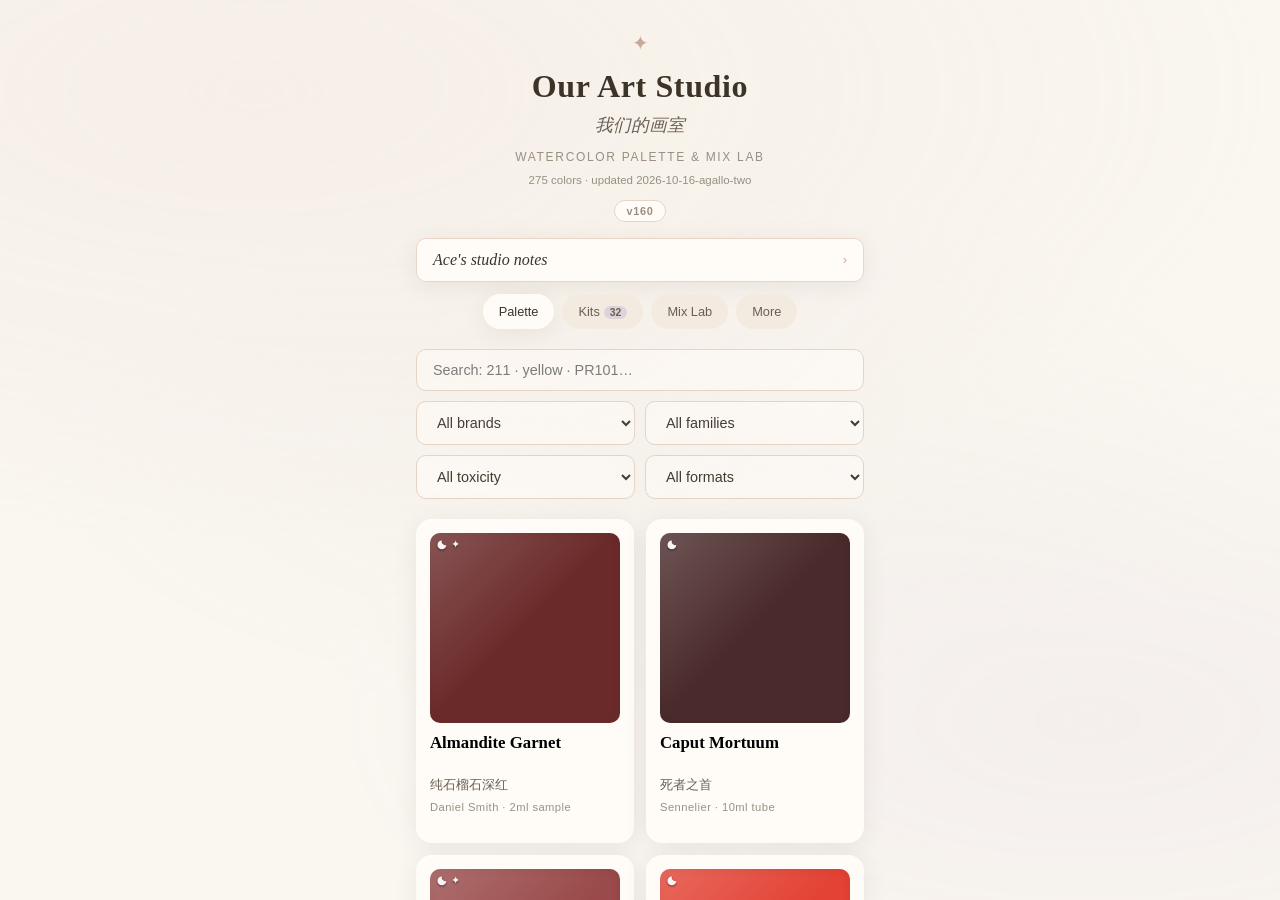
==== reset.html @ 0fca6d7f "v160: add A. Gallo Icelandic Red Earth 312 and Notturno 221 Both half pans. Icelandic Red Earth is a" ====
<!DOCTYPE html>
<html lang="en">
<head>
  <meta charset="UTF-8" />
  <meta name="viewport" content="width=device-width, initial-scale=1" />
  <meta http-equiv="Cache-Control" content="no-store, no-cache, must-revalidate" />
  <title>Reset Our Art Studio</title>
  <style>
    body {
      font-family: -apple-system, BlinkMacSystemFont, "Segoe UI", sans-serif;
      background: #faf6f0;
      color: #3d3429;
      max-width: 28rem;
      margin: 3rem auto;
      padding: 0 1.25rem;
      line-height: 1.5;
    }
    h1 { font-size: 1.35rem; }
    button {
      display: block;
      width: 100%;
      margin: 1rem 0;
      padding: 0.9rem 1rem;
      border: none;
      border-radius: 12px;
      background: #3d3429;
      color: #faf6f0;
      font-size: 1rem;
      cursor: pointer;
    }
    #log {
      margin-top: 1rem;
      padding: 0.75rem 1rem;
      background: #fff;
      border: 1px solid #e8d5c8;
      border-radius: 10px;
      font-size: 0.85rem;
      white-space: pre-wrap;
    }
    a { color: #6b5f52; }
  </style>
</head>
<body>
  <h1>Reset studio cache</h1>
  <p>
    This clears the stuck service worker and local app cache, then opens a fresh studio.
    Your kit data in this browser is kept.
  </p>
  <button type="button" id="go">Clear cache &amp; open studio</button>
  <p><a href="./index.html?v=160&amp;fresh=1">Skip — try studio directly</a></p>
  <div id="log">Ready.</div>
  <script>
    const log = (msg) => {
      const el = document.getElementById("log");
      el.textContent += "\n" + msg;
    };
    async function nuke() {
      log("Unregistering service workers…");
      if ("serviceWorker" in navigator) {
        const regs = await navigator.serviceWorker.getRegistrations();
        await Promise.all(regs.map((r) => r.unregister()));
        log("Removed " + regs.length + " service worker(s).");
      } else {
        log("No service worker API.");
      }
      if (window.caches && caches.keys) {
        const keys = await caches.keys();
        await Promise.all(keys.map((k) => caches.delete(k)));
        log("Deleted " + keys.length + " cache(s).");
      }
      try {
        sessionStorage.setItem("oas-disable-sw-v160", "1");
      } catch (e) {}
      log("Opening studio…");
      location.replace("./index.html?v=160&_=" + Date.now());
    }
    document.getElementById("go").addEventListener("click", () => {
      document.getElementById("go").disabled = true;
      nuke().catch((e) => {
        log("Error: " + (e && e.message ? e.message : e));
        document.getElementById("go").disabled = false;
      });
    });
    // Auto-run so one open is enough
    nuke().catch((e) => log("Auto-run error: " + e));
  </script>
</body>
</html>
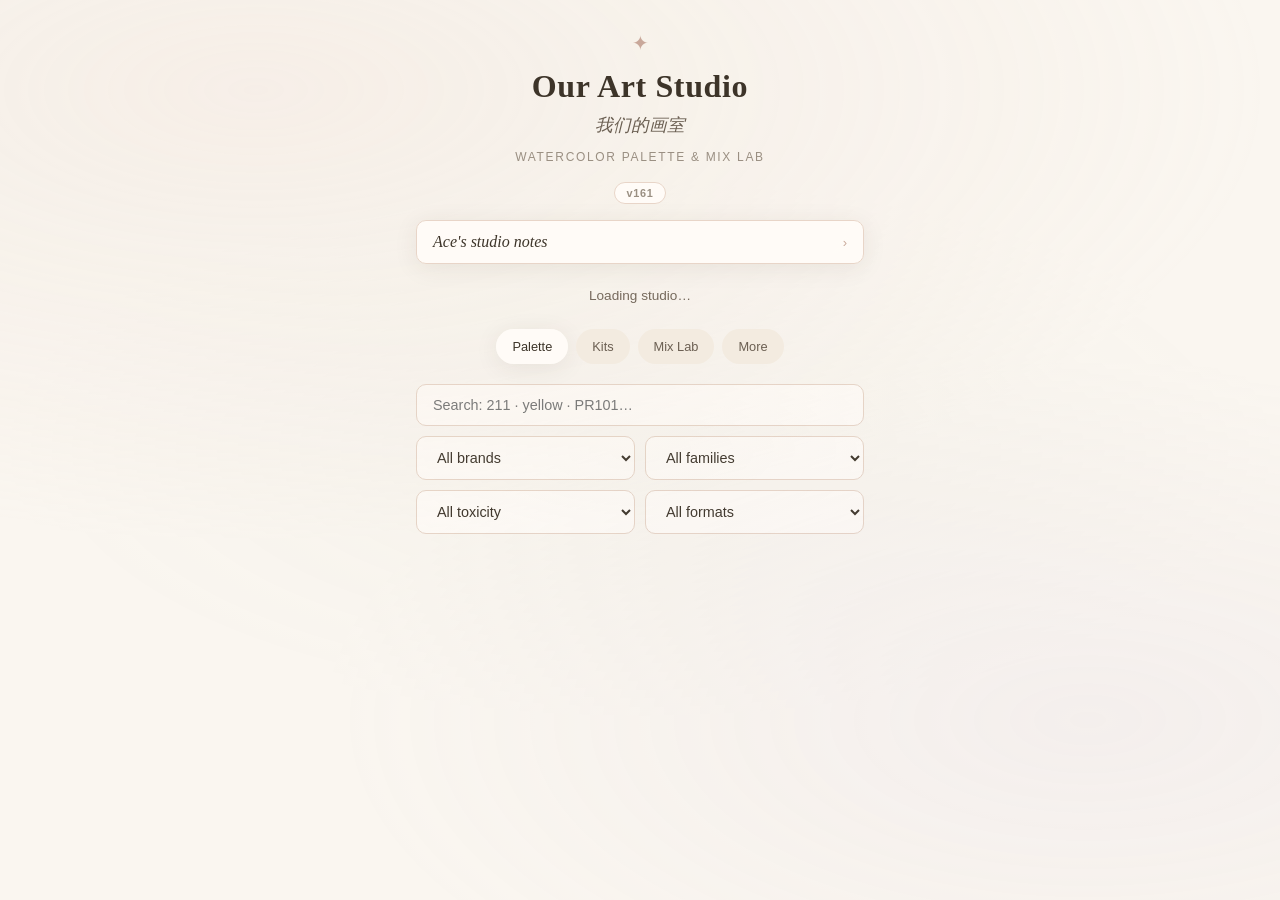
==== commit ec1a7b67: "v161: call Notturno layered instead of separating Liz prefers layered for this night purple. The bes" ====
--- a/reset.html
+++ b/reset.html
@@ -47,7 +47,7 @@
     Your kit data in this browser is kept.
   </p>
   <button type="button" id="go">Clear cache &amp; open studio</button>
-  <p><a href="./index.html?v=160&amp;fresh=1">Skip — try studio directly</a></p>
+  <p><a href="./index.html?v=161&amp;fresh=1">Skip — try studio directly</a></p>
   <div id="log">Ready.</div>
   <script>
     const log = (msg) => {
@@ -69,10 +69,10 @@
         log("Deleted " + keys.length + " cache(s).");
       }
       try {
-        sessionStorage.setItem("oas-disable-sw-v160", "1");
+        sessionStorage.setItem("oas-disable-sw-v161", "1");
       } catch (e) {}
       log("Opening studio…");
-      location.replace("./index.html?v=160&_=" + Date.now());
+      location.replace("./index.html?v=161&_=" + Date.now());
     }
     document.getElementById("go").addEventListener("click", () => {
       document.getElementById("go").disabled = true;
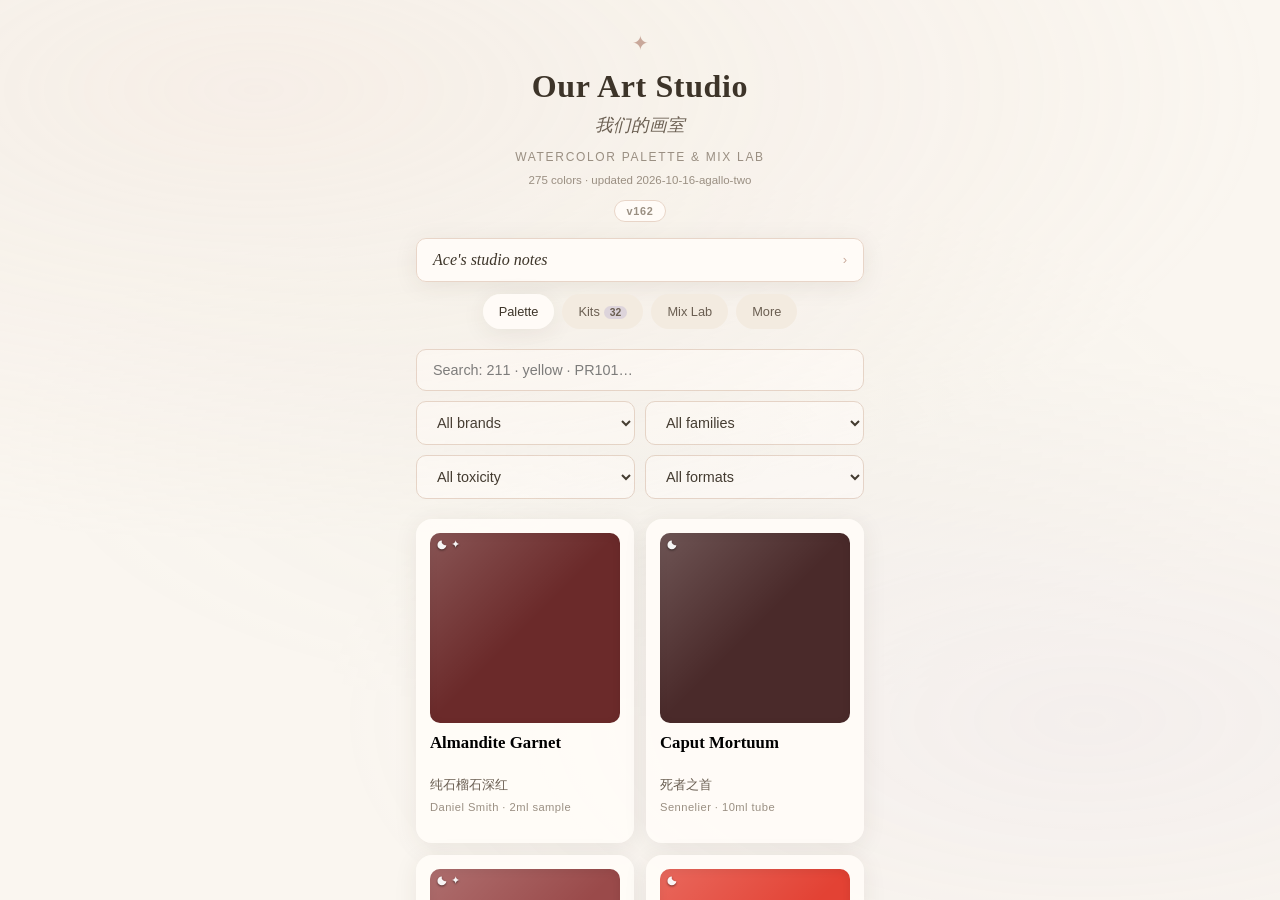
==== commit 11a5fe2c: "v162: restore the original Notturno sentences The layered wording was a comment on a reply. Liz like" ====
--- a/reset.html
+++ b/reset.html
@@ -47,7 +47,7 @@
     Your kit data in this browser is kept.
   </p>
   <button type="button" id="go">Clear cache &amp; open studio</button>
-  <p><a href="./index.html?v=161&amp;fresh=1">Skip — try studio directly</a></p>
+  <p><a href="./index.html?v=162&amp;fresh=1">Skip — try studio directly</a></p>
   <div id="log">Ready.</div>
   <script>
     const log = (msg) => {
@@ -69,10 +69,10 @@
         log("Deleted " + keys.length + " cache(s).");
       }
       try {
-        sessionStorage.setItem("oas-disable-sw-v161", "1");
+        sessionStorage.setItem("oas-disable-sw-v162", "1");
       } catch (e) {}
       log("Opening studio…");
-      location.replace("./index.html?v=161&_=" + Date.now());
+      location.replace("./index.html?v=162&_=" + Date.now());
     }
     document.getElementById("go").addEventListener("click", () => {
       document.getElementById("go").disabled = true;
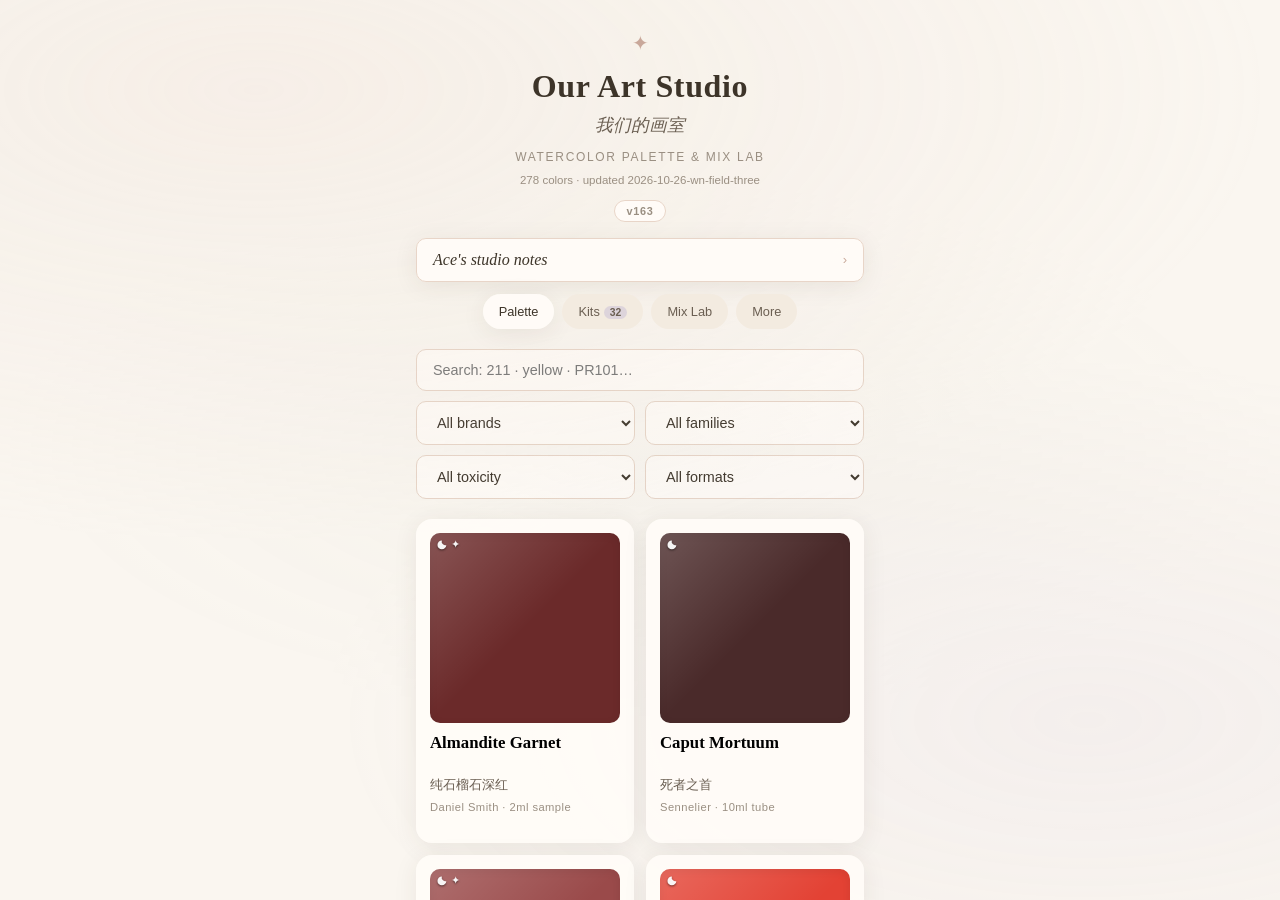
==== commit 145e5c98: "v163: add three Winsor & Newton Field Pocket half pans Cadmium-Free Yellow 890, Cadmium-Free Red 901" ====
--- a/reset.html
+++ b/reset.html
@@ -47,7 +47,7 @@
     Your kit data in this browser is kept.
   </p>
   <button type="button" id="go">Clear cache &amp; open studio</button>
-  <p><a href="./index.html?v=162&amp;fresh=1">Skip — try studio directly</a></p>
+  <p><a href="./index.html?v=163&amp;fresh=1">Skip — try studio directly</a></p>
   <div id="log">Ready.</div>
   <script>
     const log = (msg) => {
@@ -69,10 +69,10 @@
         log("Deleted " + keys.length + " cache(s).");
       }
       try {
-        sessionStorage.setItem("oas-disable-sw-v162", "1");
+        sessionStorage.setItem("oas-disable-sw-v163", "1");
       } catch (e) {}
       log("Opening studio…");
-      location.replace("./index.html?v=162&_=" + Date.now());
+      location.replace("./index.html?v=163&_=" + Date.now());
     }
     document.getElementById("go").addEventListener("click", () => {
       document.getElementById("go").disabled = true;
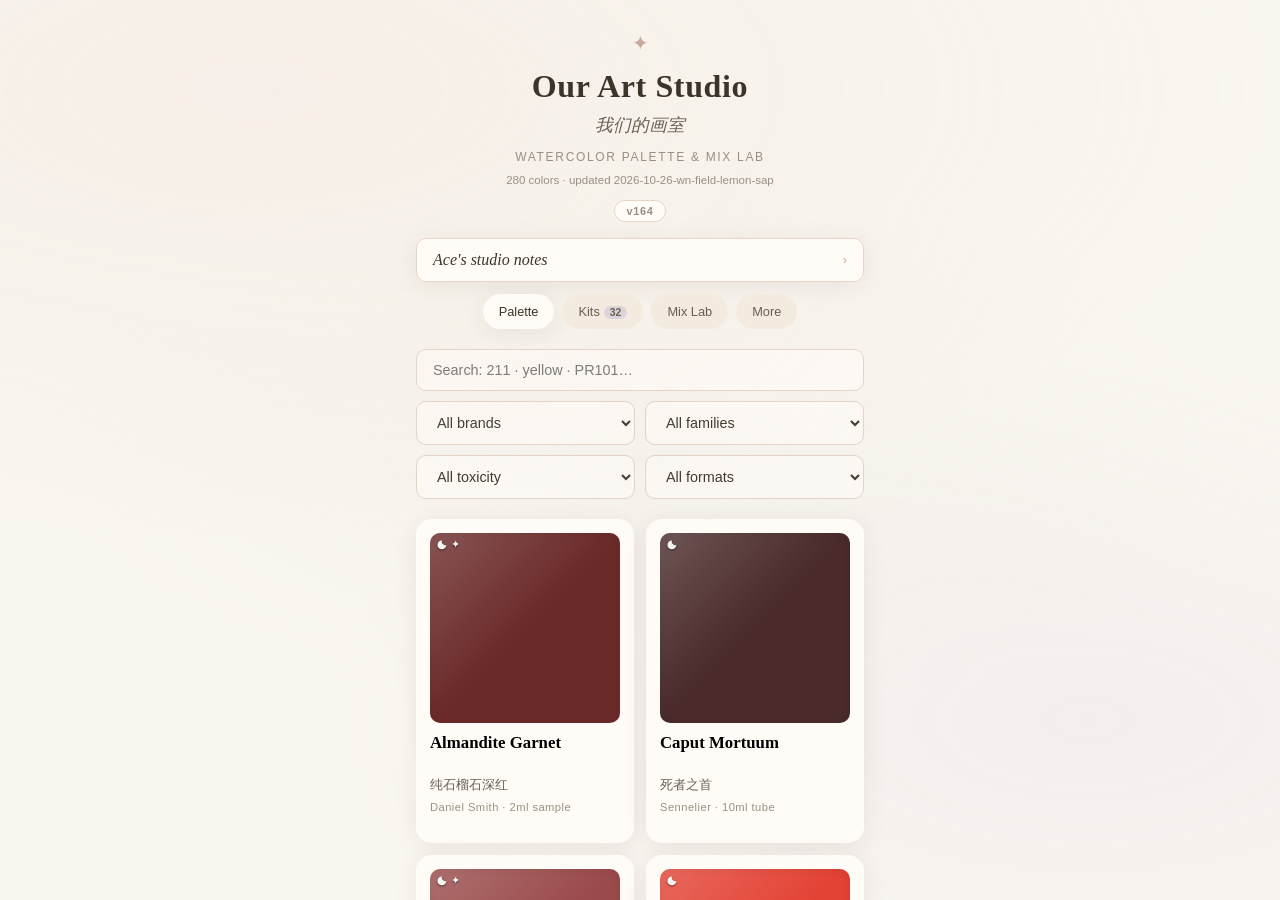
==== commit ea245601: "v164: add Winsor Lemon and Permanent Sap Green Both half pans from the same Field Pocket Set. Winsor" ====
--- a/reset.html
+++ b/reset.html
@@ -47,7 +47,7 @@
     Your kit data in this browser is kept.
   </p>
   <button type="button" id="go">Clear cache &amp; open studio</button>
-  <p><a href="./index.html?v=163&amp;fresh=1">Skip — try studio directly</a></p>
+  <p><a href="./index.html?v=164&amp;fresh=1">Skip — try studio directly</a></p>
   <div id="log">Ready.</div>
   <script>
     const log = (msg) => {
@@ -69,10 +69,10 @@
         log("Deleted " + keys.length + " cache(s).");
       }
       try {
-        sessionStorage.setItem("oas-disable-sw-v163", "1");
+        sessionStorage.setItem("oas-disable-sw-v164", "1");
       } catch (e) {}
       log("Opening studio…");
-      location.replace("./index.html?v=163&_=" + Date.now());
+      location.replace("./index.html?v=164&_=" + Date.now());
     }
     document.getElementById("go").addEventListener("click", () => {
       document.getElementById("go").disabled = true;
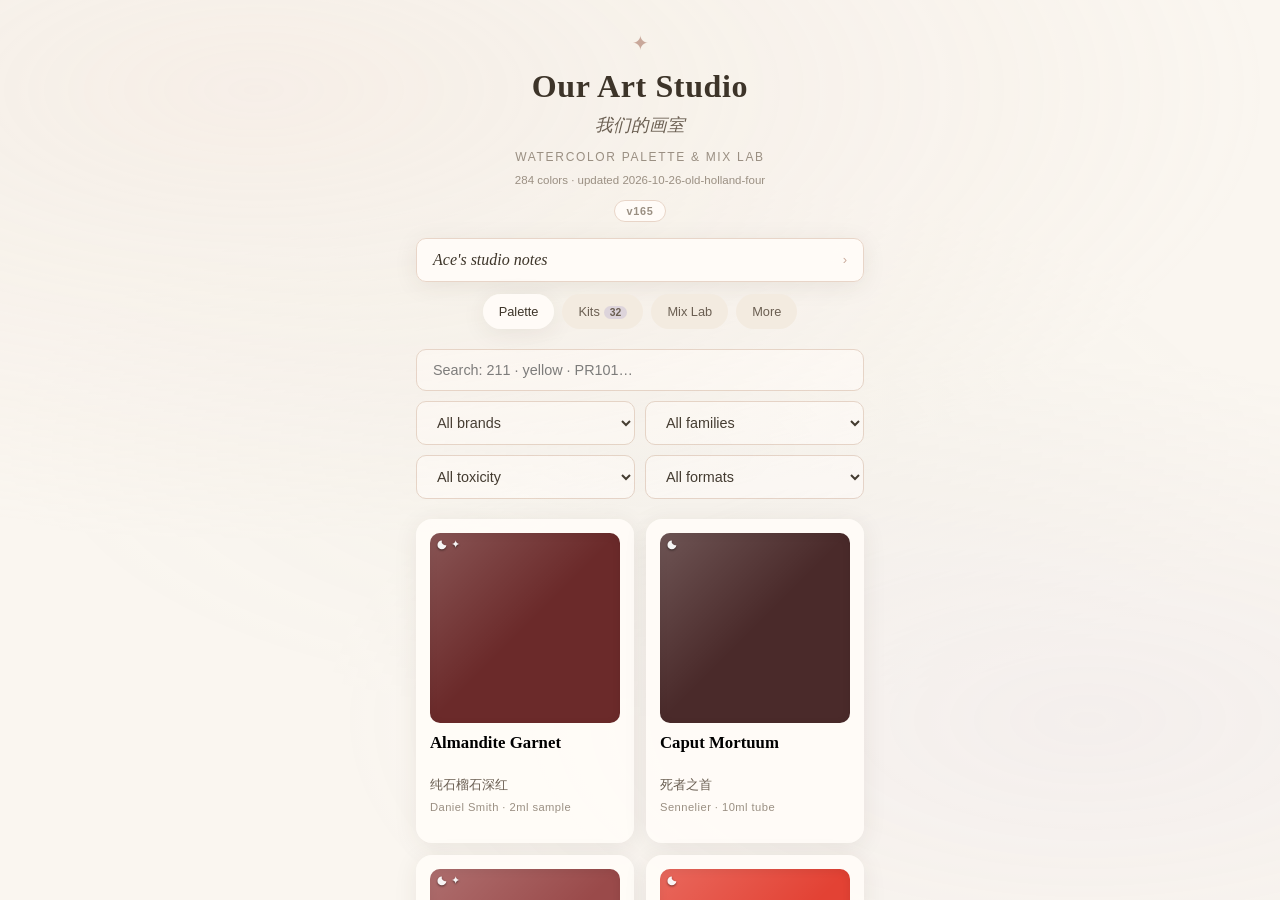
==== commit 9f132147: "v165: add four Old Holland half pans and the brand story" ====
--- a/reset.html
+++ b/reset.html
@@ -47,7 +47,7 @@
     Your kit data in this browser is kept.
   </p>
   <button type="button" id="go">Clear cache &amp; open studio</button>
-  <p><a href="./index.html?v=164&amp;fresh=1">Skip — try studio directly</a></p>
+  <p><a href="./index.html?v=165&amp;fresh=1">Skip — try studio directly</a></p>
   <div id="log">Ready.</div>
   <script>
     const log = (msg) => {
@@ -69,10 +69,10 @@
         log("Deleted " + keys.length + " cache(s).");
       }
       try {
-        sessionStorage.setItem("oas-disable-sw-v164", "1");
+        sessionStorage.setItem("oas-disable-sw-v165", "1");
       } catch (e) {}
       log("Opening studio…");
-      location.replace("./index.html?v=164&_=" + Date.now());
+      location.replace("./index.html?v=165&_=" + Date.now());
     }
     document.getElementById("go").addEventListener("click", () => {
       document.getElementById("go").disabled = true;
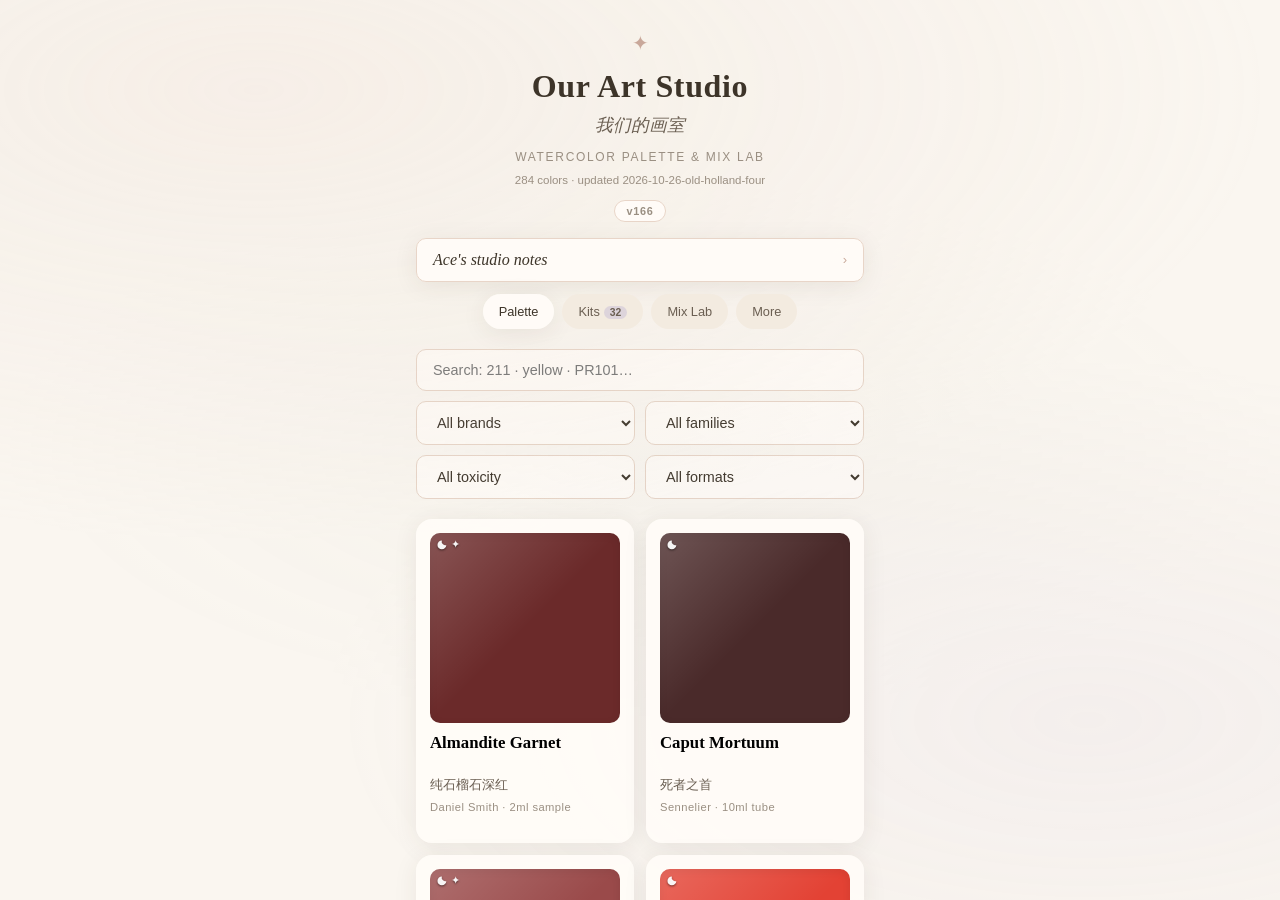
==== commit 0f26a8e1: "v166: rewrite the four Old Holland Ace notes Handprint tests of these paints change the jobs. Coral " ====
--- a/reset.html
+++ b/reset.html
@@ -47,7 +47,7 @@
     Your kit data in this browser is kept.
   </p>
   <button type="button" id="go">Clear cache &amp; open studio</button>
-  <p><a href="./index.html?v=165&amp;fresh=1">Skip — try studio directly</a></p>
+  <p><a href="./index.html?v=166&amp;fresh=1">Skip — try studio directly</a></p>
   <div id="log">Ready.</div>
   <script>
     const log = (msg) => {
@@ -69,10 +69,10 @@
         log("Deleted " + keys.length + " cache(s).");
       }
       try {
-        sessionStorage.setItem("oas-disable-sw-v165", "1");
+        sessionStorage.setItem("oas-disable-sw-v166", "1");
       } catch (e) {}
       log("Opening studio…");
-      location.replace("./index.html?v=165&_=" + Date.now());
+      location.replace("./index.html?v=166&_=" + Date.now());
     }
     document.getElementById("go").addEventListener("click", () => {
       document.getElementById("go").disabled = true;
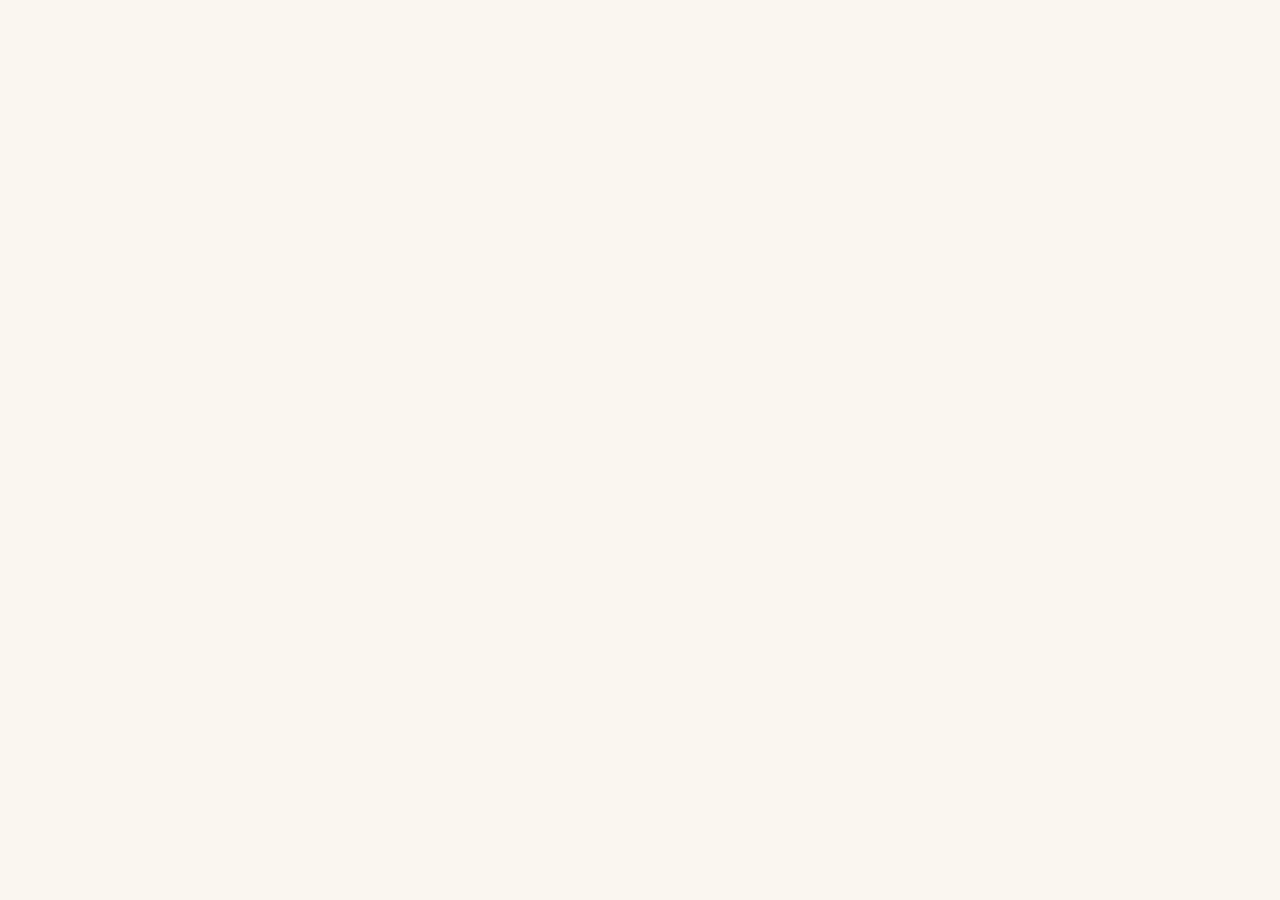
==== commit ab3af154: "v167: add two mixes to each Old Holland dual note Dual advice now names a partner she already owns a" ====
--- a/reset.html
+++ b/reset.html
@@ -47,7 +47,7 @@
     Your kit data in this browser is kept.
   </p>
   <button type="button" id="go">Clear cache &amp; open studio</button>
-  <p><a href="./index.html?v=166&amp;fresh=1">Skip — try studio directly</a></p>
+  <p><a href="./index.html?v=167&amp;fresh=1">Skip — try studio directly</a></p>
   <div id="log">Ready.</div>
   <script>
     const log = (msg) => {
@@ -69,10 +69,10 @@
         log("Deleted " + keys.length + " cache(s).");
       }
       try {
-        sessionStorage.setItem("oas-disable-sw-v166", "1");
+        sessionStorage.setItem("oas-disable-sw-v167", "1");
       } catch (e) {}
       log("Opening studio…");
-      location.replace("./index.html?v=166&_=" + Date.now());
+      location.replace("./index.html?v=167&_=" + Date.now());
     }
     document.getElementById("go").addEventListener("click", () => {
       document.getElementById("go").disabled = true;
